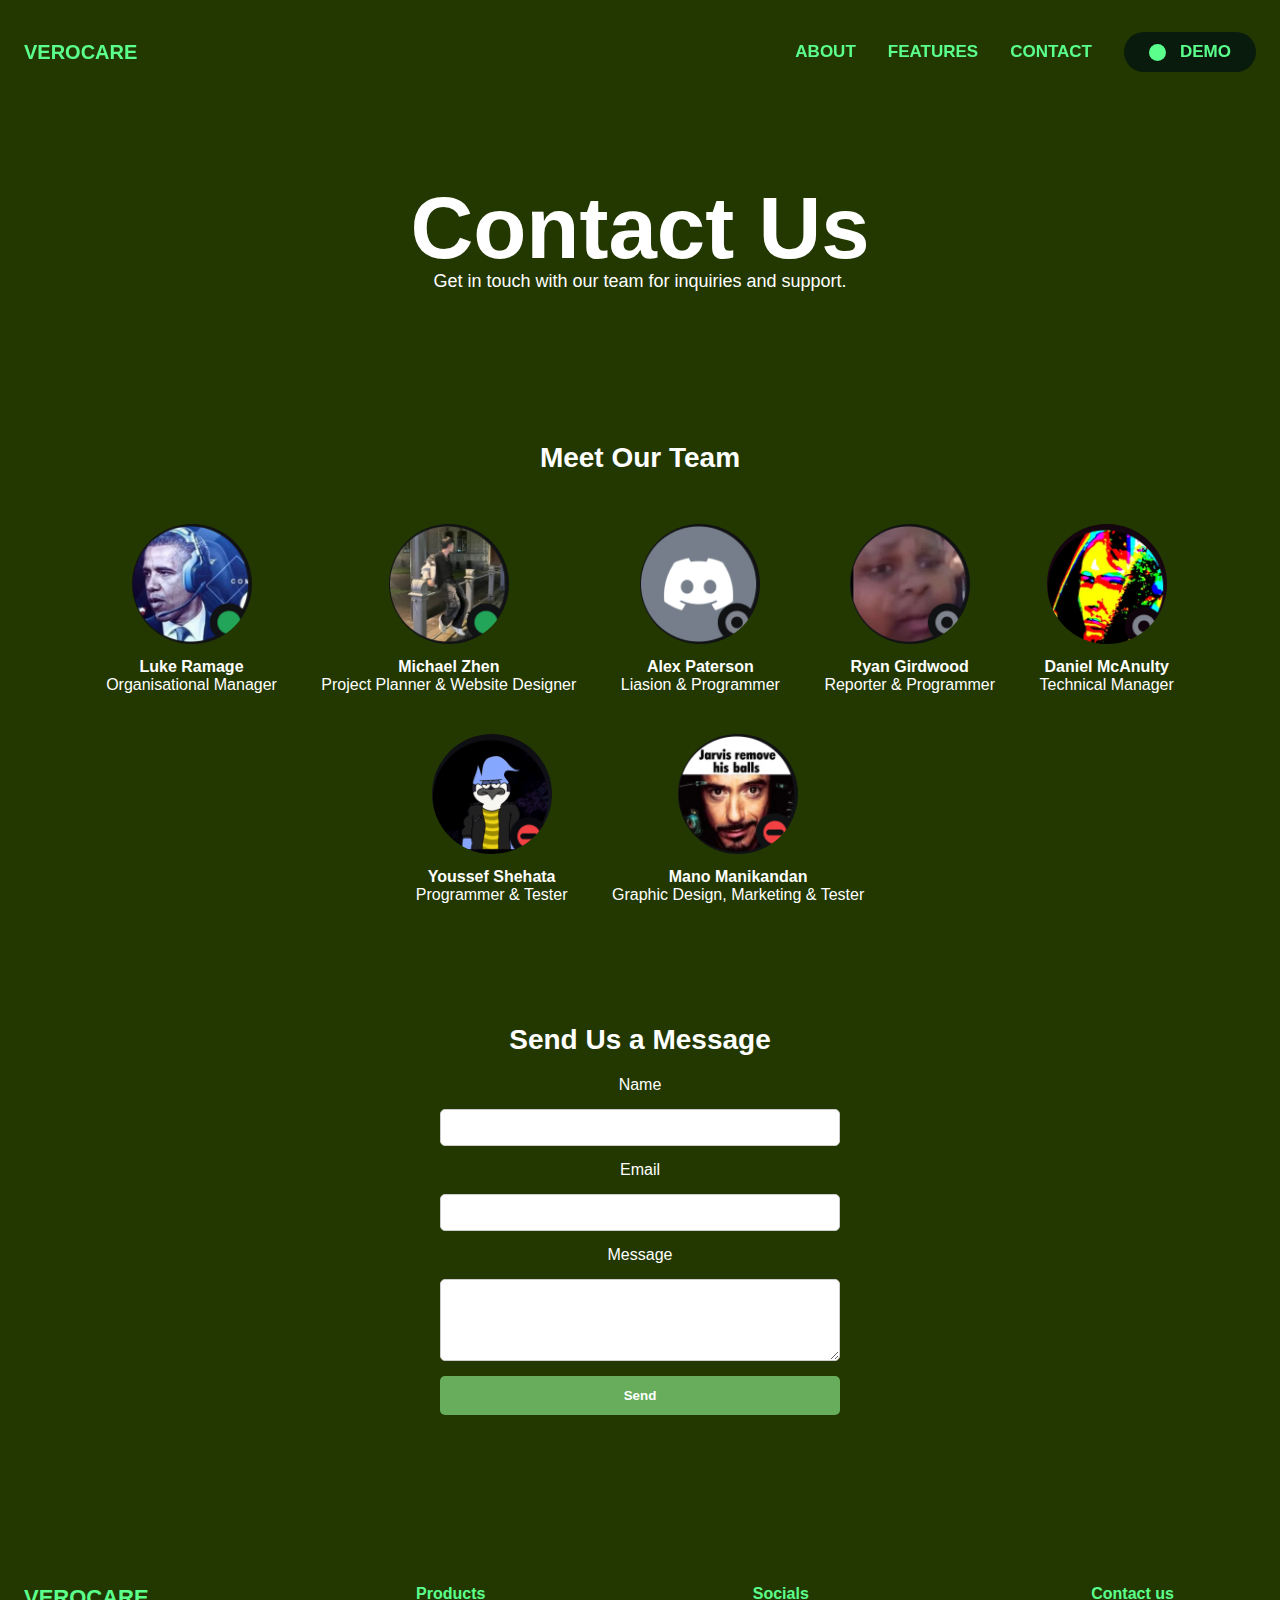
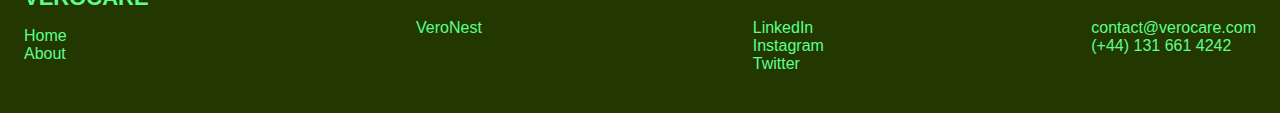
==== about.html @ 5e4a5651 "fixed index" ====
<!DOCTYPE html>
<html lang="en">
<head>
    <meta charset="UTF-8">
    <meta name="viewport" content="width=device-width, initial-scale=1.0">
    <title>veroCare - About</title>
    <link rel="stylesheet" href="veronest.css">
</head>
<body>
    <div class="page-container">
    <div class="content-wrapper">
    <header>
        <nav class="main-nav">
            <div class="logo">
                <a href="index.html" class="logo">VeroCare</a>
            </div>
            <div class="nav-links">
              <a href="about.html" class="nav-link">about</a>
              <a href="features.html" class="nav-link">features</a>
              <a href="contact.html" class="nav-link">contact</a>
              <div class="demo-badge">
                <div class="demo-indicator"></div>
                <a href="https://care-home-eta.vercel.app/login" target="_blank" class="nav-link">DEMO</a>
              </div>
            </div>
    </header>
    
    <section class="hero">
        <h1 class="hero-title">Contact Us</h1>
        <p>Get in touch with our team for inquiries and support.</p>
    </section>

    <section class="team">
        <h3>Meet Our Team</h3>
        <div class="team-member">
            <img src="images/luke.png" alt="Luke">
            <h4>Luke Ramage</h4>
            <p>Organisational Manager</p>
        </div>
        <div class="team-member">
            <img src="images/michael.png" alt="Michael">
            <h4>Michael Zhen</h4>
            <p>Project Planner & Website Designer</p>
        </div>
        <div class="team-member">
            <img src="images/alex.png" alt="Alex">
            <h4>Alex Paterson</h4>
            <p>Liasion & Programmer</p>
        </div>
        <div class="team-member">
            <img src="images/ryan.png" alt="Ryan">
            <h4>Ryan Girdwood</h4>
            <p>Reporter & Programmer</p>
        </div>
        <div class="team-member">
            <img src="images/daniel.png" alt="Daniel">
            <h4>Daniel McAnulty</h4>
            <p>Technical Manager</p>
        </div>
        <div class="team-member">
            <img src="images/youssef.png" alt="Youssef">
            <h4>Youssef Shehata</h4>
            <p>Programmer & Tester</p>
        </div>
        <div class="team-member">
            <img src="images/mano.png" alt="Mano">
            <h4>Mano Manikandan</h4>
            <p>Graphic Design, Marketing & Tester</p>
        </div>
    </section>

    <section class="contact-form">
        <h3>Send Us a Message</h3>
        <form action="#" method="post">
            <label for="name">Name</label>
            <input type="text" id="name" name="name" required>

            <label for="email">Email</label>
            <input type="email" id="email" name="email" required>

            <label for="message">Message</label>
            <textarea id="message" name="message" rows="4" required></textarea>

            <button type="submit">Send</button>
        </form>
    </section>

    <footer class="main-footer">
        <div class="footer-content">
          <div class="footer-column">
            <h3 class="footer-logo">VeroCare</h3>
            <div class="footer-links">
              <span><a href="#" class="footer-links">Home</a></span>
              <br />
              <span><a href="#" class="footer-links">About</a></span>
            </div>
          </div>
          <div class="footer-column">
            <h3 class="footer-heading">Products</h3>
            <div class="footer-links">VeroNest</div>
          </div>
          <div class="footer-column">
            <h3 class="footer-heading">Socials</h3>
            <div class="footer-links">
              <span> <a href="#" class="footer-links">LinkedIn</a> </span>
              <br />
              <span><a href="#" class="footer-links">Instagram</a> </span>
              <br />
              <span><a href="#" class="footer-links">Twitter</a> </span>
            </div>
          </div>
          <div class="footer-column">
            <h3 class="footer-heading">Contact us</h3>
            <div class="footer-links">
              <span>contact@verocare.com</span>
              <br />
              <span>(+44) 131 661 4242</span>
            </div>
          </div>
        </div>
      </footer>
    </div>
    </div>
</body>
</html>
---- veronest.css ----
/* Base styles */
* {
    margin: 0;
    padding: 0;
    box-sizing: border-box;
  }
  
  body {
    font-family: Helvetica, sans-serif, Arial;
    color: #ffffff;
    background-color: #233800;
    overflow-x: hidden;
  }
  
  .page-container {
    position: relative;
    width: 100%;
    min-height: 100vh;
  }
  
  .content-wrapper {
    max-width: 1440px;
    margin-left: auto;
    margin-right: auto;
    padding-left: 24px;
    padding-right: 24px;
    position: relative;
  }
  
  /* Navigation */
  .main-nav {
    position: sticky;
  top: 0; /* Stick to the top of the page */
  z-index: 1000; /* Ensure it stays above other elements */
    display: flex;
    justify-content: space-between;
    align-items: center;
    padding-top: 32px;
    padding-bottom: 32px;
  }
  
  .logo {
    color: #5bff8c;
    font-size: 20px;
    font-weight: 700;
    text-transform: uppercase;
    text-decoration: none;
  }
  
  .nav-links {
    display: flex;
    align-items: center;
    gap: 32px;
  }
  
  .nav-link {
    color: #5bff8c;
    font-size: 17px;
    font-weight: 700;
    text-transform: uppercase;
    text-decoration: none;
  }
  
  .demo-badge {
    display: flex;
    align-items: center;
    gap: 14px;
    background-color: #091b0c;
    border-radius: 60px;
    padding: 10px 25px;
  }
  
  .demo-indicator {
    width: 17px;
    height: 17px;
    border-radius: 9999px;
    background-color: #5bff8c;
  }
  
  .demo-text {
    color: #5bff8c;
    font-size: 16px;
    font-weight: 600;
  }

  
  /* Hero Section */
  .hero-section {
    margin-top: 80px;
    max-width: 781px;
  }
  
  .hero-title {
    font-size: 87px;
    font-weight: 700;
    line-height: 100%;
    text-transform: capitalize;
  }
  
  .hero-subtitle {
    margin-top: 32px;
    color: #f3f3f3;
    font-size: 18px;
    font-family: Roboto, sans-serif;
    line-height: 27.5px;
  }
  
  .primary-button {
    margin-top: 24px;
    background-color: #091b0c;
    color: #5bff8c;
    font-size: 20px;
    font-weight: 600;
    text-transform: uppercase;
    letter-spacing: 2px;
    padding: 23px 40px;
    border-radius: 83px;
    border: none;
    cursor: pointer;
    text-decoration: none;
  }
  
  /* Feature Sections */
  .feature-section {
    display: flex;
    align-items: center;
    gap: 80px;
    margin-top: 120px;
  }
  
  .feature-section.reverse {
    flex-direction: row-reverse;
  }
  
  .feature-content {
    flex: 1;
  }
  
  .feature-tag {
    color: #67ad5b;
    font-size: 20px;
    font-weight: 600;
    text-transform: uppercase;
    letter-spacing: 2px;
  }
  
  .feature-title {
    margin-top: 24px;
    font-size: 57px;
    font-weight: 700;
    line-height: 100%;
    text-transform: capitalize;
  }
  
  .feature-description {
    margin-top: 24px;
    font-size: 18px;
    font-family: Roboto, sans-serif;
    line-height: 27.5px;
  }
  
  .feature-image {
    width: 434px;
    height: 536px;
    object-fit: contain;
  }
  
  .feature-section:nth-child(3) .feature-image,
  .feature-section:nth-child(4) .feature-image {
    width: 485px;
    height: 485px;
  }
  
  .feature-section:nth-child(4) .feature-image {
    width: 416px;
    height: 416px;
  }
  
    /* Testimonials Section */
    .testimonials-section {
      margin-top: 120px;
    }
    
    .testimonials-container {
      display: flex;
      flex-wrap: wrap;
      gap: 40px;
      margin-top: 40px;
    }
    
    .testimonial-card {
      flex: 1;
      min-height: auto;
      padding: 20px;
      background: #394b19;
      border-radius: 30px;
      display: flex;
      flex-direction: column;
      justify-content: center;
      align-items: center;
    }
    
    .testimonial-card p {
      font-size: 18px;
      color: #ffffff;
      text-align: center;
    }
    
    .testimonial-svg {
      width: 274px;
      height: 264px;
    }

    .testimonial-image {
      width: 120px;  /* Adjust the size of the image */
      height: 120px; /* Maintain aspect ratio */
      border-radius: 50%; /* Circle the image */
      margin-bottom: 15px; /* Add space between the image and the review text */
    }
    
    /* Ensuring testimonial box expands based on content */
    .testimonial-card {
      flex-grow: 1;
      width: 100%;
      max-width: 500px;
      min-height: auto;
      height: auto;
    }
    
    @media (max-width: 991px) {
      .testimonials-container {
        flex-direction: column;
      }
      
      .testimonial-card {
        max-width: 100%;
      }
    }
  
  .cta-card {
    background:#394b19;
    border-radius: 30px;
    padding: 40px;
    flex: 1;
  }
  
  .cta-tag {
    color: #67ad5b;
    font-size: 20px;
    font-weight: 600;
    text-transform: uppercase;
    letter-spacing: 2px;
  }
  
  .cta-title {
    margin-top: 24px;
    font-size: 48px;
    font-weight: 700;
    line-height: 100%;
    text-transform: capitalize;
  }
  
  .cta-button {
    margin-top: 40px;
    background-color: #091b0c;
    color: #5bff8c;
    font-size: 20px;
    font-weight: 600;
    text-transform: uppercase;
    letter-spacing: 2px;
    padding: 22px 71px;
    border-radius: 36px;
    width: 100%;
    border: none;
    cursor: pointer;
  }
  
  /* Footer */
  .main-footer {
    margin-top: 120px;
    padding-bottom: 40px;
  }
  
  .footer-content {
    display: flex;
    justify-content: space-between;
  }
  
  .footer-logo {
    color: #5bff8c;
    font-size: 22px;
    font-weight: 600;
    text-transform: uppercase;
  }
  
  .footer-heading {
    color: #5bff8c;
    font-size: 16px;
    font-weight: 600;
  }
  
  .footer-links {
    margin-top: 16px;
    color: #5bff8c;
    font-size: 16px;
    font-family: Roboto, sans-serif;
    text-decoration: none;
  }
  
  /* Media Queries */
  @media (max-width: 991px) {
    .feature-section {
      flex-direction: column;
      gap: 40px;
    }
  
    .feature-section.reverse {
      flex-direction: column;
    }
  
    .hero-title {
      font-size: 60px;
    }
  
    .feature-title {
      font-size: 40px;
    }
  
    .cta-title {
      font-size: 36px;
    }
  
    .testimonials-container {
      flex-direction: column;
    }
  
    .footer-content {
      flex-direction: column;
      gap: 40px;
    }
  
    .feature-image {
      max-width: 100%;
    }
  }
  
  @media (max-width: 640px) {
    .main-nav {
      padding-top: 20px;
      padding-bottom: 20px;
    }
  
    .nav-links {
      display: none;
    }
  
    .mobile-menu-button {
      display: block;
    }
  
    .hero-section {
      margin-top: 40px;
    }
  
    .hero-title {
      font-size: 40px;
    }
  
    .feature-title {
      font-size: 32px;
    }
  
    .cta-title {
      font-size: 28px;
    }
  }
  

  /*contact form css*/
  nav ul {
    list-style: none;
    display: flex;
    gap: 20px;
}

nav ul li {
    display: inline;
}

nav ul li a {
    text-decoration: none;
    color: #333;
    font-weight: bold;
    transition: color 0.3s ease-in-out;
}

nav ul li a:hover {
    color: #67AD5B;
}

/* Hero Section */
.hero {
    text-align: center;
    padding: 80px 20px;
    background: linear-gradient(to right, #233800, #233800);
    color: #fff;
    
}

.hero h2 {
    font-size: 36px;
    margin-bottom: 10px;
}

.hero p {
    font-size: 18px;
    margin-bottom: 20px;
}

.btn {
    display: inline-block;
    padding: 12px 24px;
    background: #fff;
    color: #67AD5B;
    text-decoration: none;
    font-weight: bold;
    border-radius: 5px;
    transition: 0.3s ease-in-out;
}

.btn:hover {
    background: #f1f1f1;
}

/* Overview Section */
.overview {
    display: flex;
    align-items: center;
    justify-content: space-between;
    padding: 50px;
    background: #fff;
}

.overview .content {
    max-width: 50%;
    
}

.overview h3 {
    font-size: 28px;
}

.overview img {
    max-width: 40%;
    border-radius: 10px;
}

/* Features Section */
.features {
    display: flex;
    flex-wrap: wrap;
    gap: 20px;
    padding: 50px;
    background: #233800;
}

.feature {
    flex: 1 1 45%;
    padding: 20px;
    background: #67ad5b;
    border-radius: 8px;
    box-shadow: 0 4px 6px rgba(0, 0, 0, 0.1);
}

.feature h3 {
    font-size: 24px;
    margin-bottom: 10px;
}

/* Contact Form */
.contact-form {
    text-align: center;
    padding: 50px;
    background: #233800;
}

.contact-form h3 {
    font-size: 28px;
    margin-bottom: 20px;
}

form {
    display: flex;
    flex-direction: column;
    gap: 15px;
    max-width: 400px;
    margin: 0 auto;
}

input, textarea {
    width: 100%;
    padding: 10px;
    border: 1px solid #ccc;
    border-radius: 5px;
}

button {
    padding: 12px;
    background: #67AD5B;
    color: #fff;
    border: none;
    border-radius: 5px;
    font-weight: bold;
    cursor: pointer;
    transition: 0.3s ease-in-out;
}

button:hover {
    background: #67AD5B;
}

/* Team Section */
.team {
    text-align: center;
    padding: 50px;
    background: ##233800;
}

.team h3 {
    font-size: 28px;
    margin-bottom: 30px;
    
}

.team-member {
    display: inline-block;
    margin: 20px;
    text-align: center;
}

.team-member img {
    width: 120px;
    height: 120px;
    border-radius: 50%;
    margin-bottom: 10px;
}

/* Add padding between sections */
.hero-section,
.feature-section,
.testimonials-section{
  padding: 130px 0; /* Adjust the top and bottom padding */
}
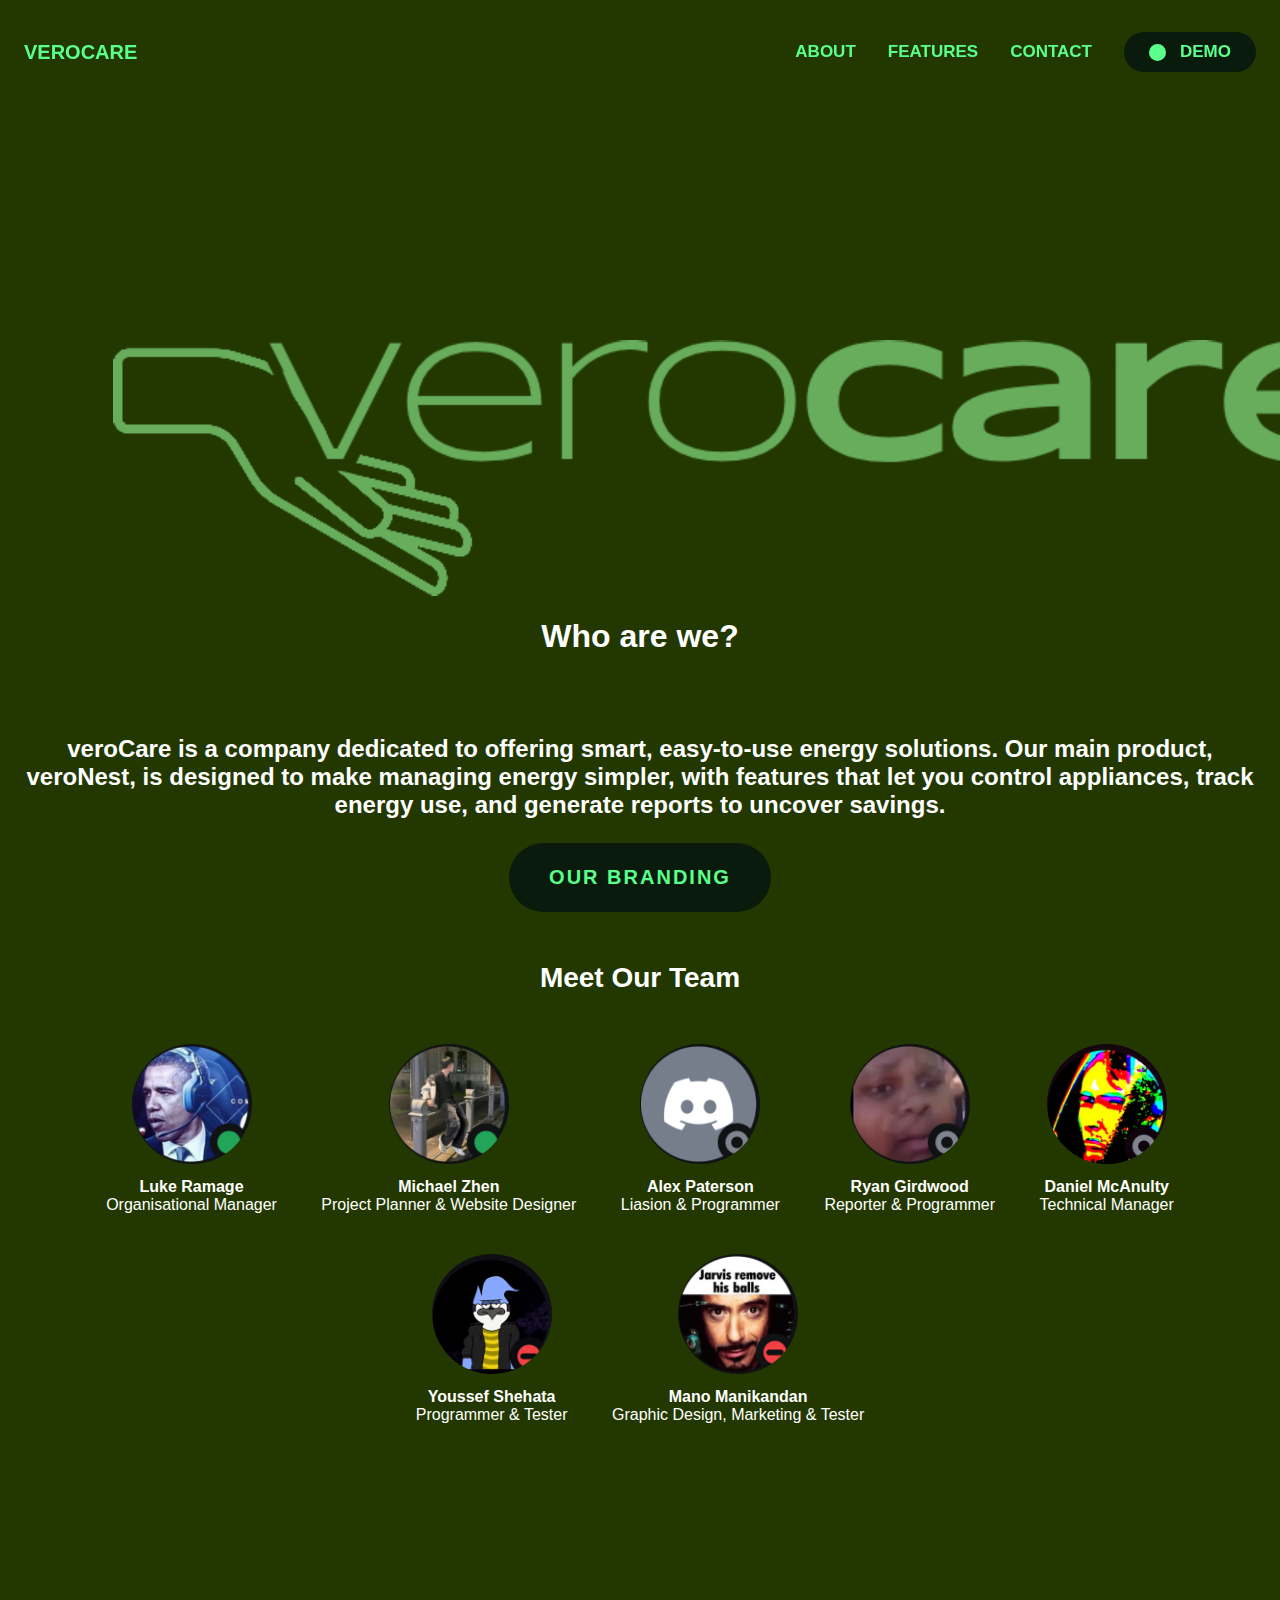
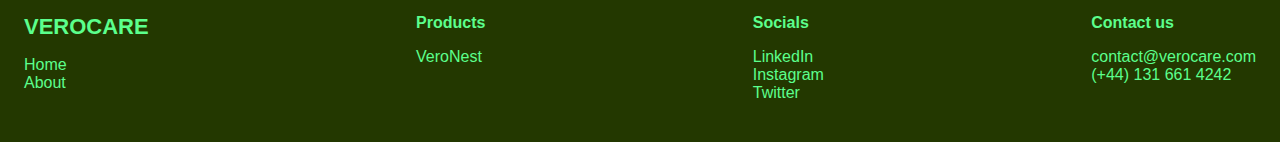
==== commit deaa73b3: "Finishing" ====
--- a/about.html
+++ b/about.html
@@ -26,8 +26,18 @@
     </header>
     
     <section class="hero">
-        <h1 class="hero-title">Contact Us</h1>
-        <p>Get in touch with our team for inquiries and support.</p>
+        <img src="images/verocare.png" alt="veroCare logo"/>
+        <h1>Who are we?</h1>
+    </section>
+
+    <section style="text-align: center;">
+        <h2>veroCare is a company dedicated to offering smart, easy-to-use energy solutions. Our main
+            product, veroNest, is designed to make managing energy simpler, with features that let you
+            control appliances, track energy use, and generate reports to uncover savings.</h2>
+        
+        <button class="primary-button">
+            <a href="Brand Guidelines.pdf" target="_blank" style="color: inherit;text-decoration: none;" >Our Branding</a>
+        </button>
     </section>
 
     <section class="team">
@@ -69,22 +79,6 @@
         </div>
     </section>
 
-    <section class="contact-form">
-        <h3>Send Us a Message</h3>
-        <form action="#" method="post">
-            <label for="name">Name</label>
-            <input type="text" id="name" name="name" required>
-
-            <label for="email">Email</label>
-            <input type="email" id="email" name="email" required>
-
-            <label for="message">Message</label>
-            <textarea id="message" name="message" rows="4" required></textarea>
-
-            <button type="submit">Send</button>
-        </form>
-    </section>
-
     <footer class="main-footer">
         <div class="footer-content">
           <div class="footer-column">
